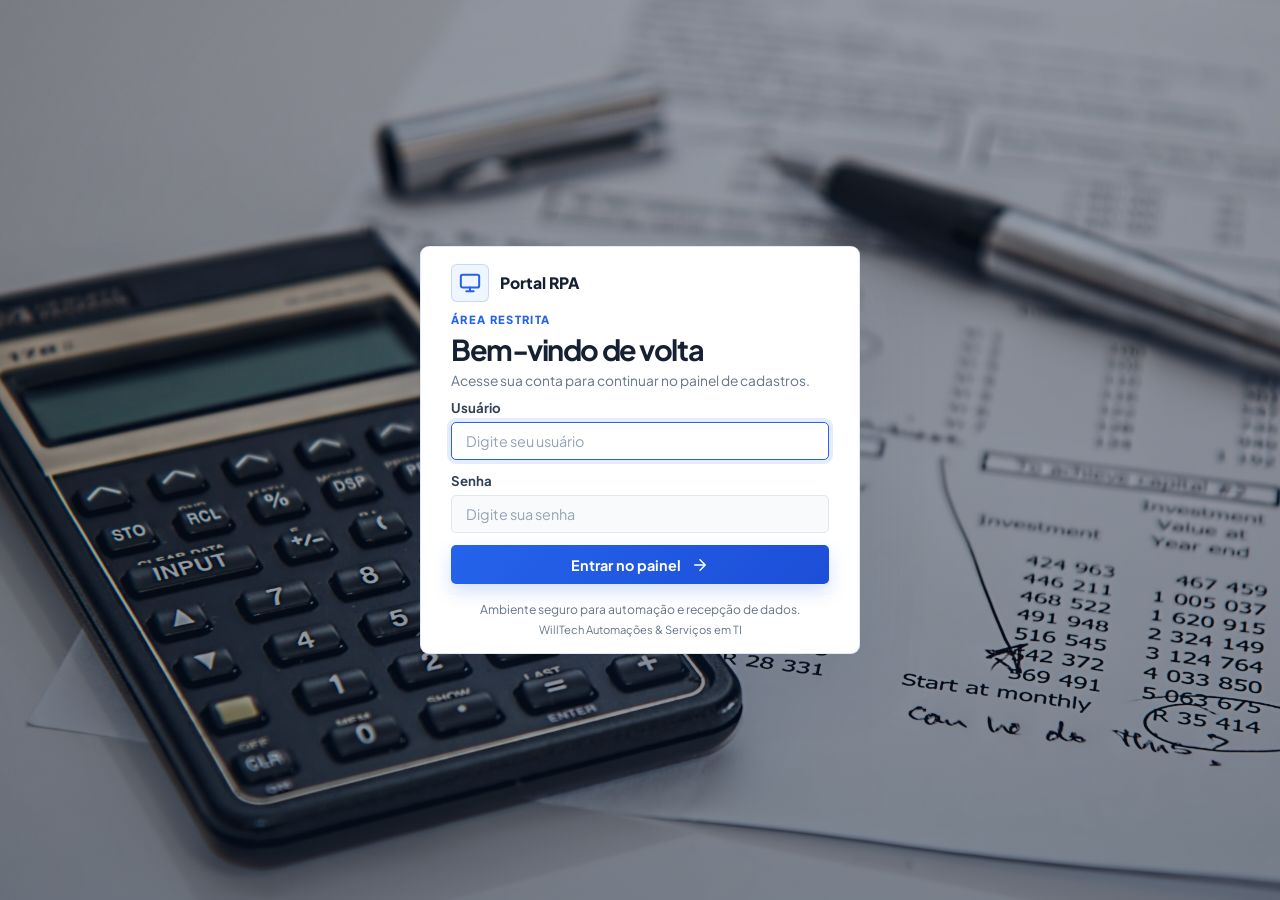
==== templates/index.html @ ede77a11 "Initial release of client registration demo Co-authored-by: Copilot <223556219+Copilot@users.noreply" ====
<!DOCTYPE html>
<html lang="pt-BR">
<head>
  <meta charset="UTF-8">
  <meta name="viewport" content="width=device-width, initial-scale=1.0">
  <meta name="description" content="Plataforma de recepção de cadastros para automação RPA.">
  <title>Portal de Cadastros - Automação RPA</title>
  
  <!-- Fontes Modernas: Plus Jakarta Sans & JetBrains Mono -->
  <link rel="preconnect" href="https://fonts.googleapis.com">
  <link rel="preconnect" href="https://fonts.gstatic.com" crossorigin>
  <link href="https://fonts.googleapis.com/css2?family=Plus+Jakarta+Sans:wght@400;500;600;700;800&family=JetBrains+Mono:wght@400;500&display=swap" rel="stylesheet">
  
  <link rel="stylesheet" href="../css/style.css?v=6">
</head>
<body>
  <div class="app-container">
    <!-- Cabeçalho do Sistema -->
    <header class="app-header">
      <div class="header-brand">
        <div class="brand-icon">
          <svg width="22" height="22" viewBox="0 0 24 24" fill="none" stroke="currentColor" stroke-width="2.2" stroke-linecap="round" stroke-linejoin="round">
            <rect x="2" y="3" width="20" height="14" rx="2" ry="2"></rect>
            <line x1="8" y1="21" x2="16" y2="21"></line>
            <line x1="12" y1="17" x2="12" y2="21"></line>
          </svg>
        </div>
        <div>
          <h1 class="system-title">Portal de Recepção de Dados</h1>
          <p class="system-desc">Ambiente para testes em automação RPA e entrada de registros</p>
        </div>
      </div>

      <div class="header-status">
        <span class="live-pill">
          <span class="pulse-dot"></span> Pronto para Automação
        </span>
        <button id="btn_limpar_tudo" class="btn-ghost-danger" title="Limpar todos os registros recebidos" type="button">
          Limpar Registros
        </button>
        <button id="btn_theme_toggle" class="btn-ghost-danger theme-toggle" type="button" title="Alternar tema" aria-label="Alternar tema">
          <svg class="theme-icon icon-sun" viewBox="0 0 24 24" aria-hidden="true">
            <circle cx="12" cy="12" r="4"></circle>
            <path d="M12 2v2m0 16v2M4.93 4.93l1.42 1.42m11.3 11.3 1.42 1.42M2 12h2m16 0h2M4.93 19.07l1.42-1.42m11.3-11.3 1.42-1.42"></path>
          </svg>
          <svg class="theme-icon icon-moon" viewBox="0 0 24 24" aria-hidden="true">
            <path d="M20.9 13A9 9 0 0 1 11 3.1 9 9 0 1 0 20.9 13Z"></path>
          </svg>
        </button>
        <button id="btn_logout" class="btn-ghost-danger icon-action" type="button" title="Sair da sessão" aria-label="Sair da sessão">
          <svg viewBox="0 0 24 24" aria-hidden="true">
            <path d="M10 17l5-5-5-5m5 5H3"></path>
            <path d="M12 3h6a2 2 0 0 1 2 2v14a2 2 0 0 1-2 2h-6"></path>
          </svg>
        </button>
      </div>
    </header>

    <!-- Área Principal Dividida -->
    <main class="grid-layout">
      <!-- PAINEL 1: FORMULÁRIO DE ENTRADA -->
      <section class="panel-box">
        <div class="panel-header">
          <div class="panel-title-group">
            <span class="step-badge">Etapa 1</span>
            <h2 class="panel-title">Formulário de Cadastro</h2>
          </div>
          <span class="info-tag"></span>
        </div>

        <form id="form_cliente" autocomplete="off" onsubmit="event.preventDefault();">
          <div class="form-grid">
            <!-- Linha 1: Tipo e Nome -->
            <div class="form-row-2">
              <div class="field-item col-sm">
                <label for="tipocliente">Tipo *</label>
                <select id="tipocliente" name="tipocliente" required>
                  <option value="" disabled selected>Tipo</option>
                  <option value="PJ">PJ</option>
                  <option value="PF">PF</option>
                </select>
              </div>

              <div class="field-item col-lg">
                <label for="nomerazaosocial">Nome / Razão Social *</label>
                <input type="text" id="nomerazaosocial" name="nomerazaosocial" placeholder="Nome ou Razão Social" required>
              </div>
            </div>

            <!-- Linha 2: CPF/CNPJ e CEP -->
            <div class="form-row-2">
              <div class="field-item">
                <label for="cpfcnpj">CPF ou CNPJ *</label>
                <input type="text" id="cpfcnpj" name="cpfcnpj" placeholder="CPF ou CNPJ" required>
              </div>

              <div class="field-item">
                <label for="cep">CEP</label>
                <input type="text" id="cep" name="cep" placeholder="00000-000">
              </div>
            </div>

            <!-- Linha 3: Estado e Cidade -->
            <div class="form-row-2">
              <div class="field-item col-sm">
                <label for="estado">Estado *</label>
                <select id="estado" name="estado" required>
                  <option value="" disabled selected>UF</option>
                  <option value="AC">AC</option><option value="AL">AL</option><option value="AP">AP</option>
                  <option value="AM">AM</option><option value="BA">BA</option><option value="CE">CE</option>
                  <option value="DF">DF</option><option value="ES">ES</option><option value="GO">GO</option>
                  <option value="MA">MA</option><option value="MT">MT</option><option value="MS">MS</option>
                  <option value="MG">MG</option><option value="PA">PA</option><option value="PB">PB</option>
                  <option value="PR">PR</option><option value="PE">PE</option><option value="PI">PI</option>
                  <option value="RJ">RJ</option><option value="RN">RN</option><option value="RS">RS</option>
                  <option value="RO">RO</option><option value="RR">RR</option><option value="SC">SC</option>
                  <option value="SP">SP</option><option value="SE">SE</option><option value="TO">TO</option>
                </select>
              </div>

              <div class="field-item col-lg">
                <label for="cidade">Cidade *</label>
                <input type="text" id="cidade" name="cidade" placeholder="Nome da cidade" required>
              </div>
            </div>
          </div>

          <button type="submit" id="botaoadicionarcliente" class="btn-primary-action">
            <span>Cadastrar Cliente</span>
            <svg width="18" height="18" viewBox="0 0 24 24" fill="none" stroke="currentColor" stroke-width="2" stroke-linecap="round" stroke-linejoin="round">
              <line x1="5" y1="12" x2="19" y2="12"></line>
              <polyline points="12 5 19 12 12 19"></polyline>
            </svg>
          </button>
          <button type="button" id="btn_limpar_campos" class="btn-secondary-action">
            Limpar campos
          </button>
        </form>

        <div id="feedback_message" class="toast-feedback" role="status" aria-live="polite"></div>
      </section>

      <!-- PAINEL 2: TABELA DE REGISTROS RECEBIDOS -->
      <section class="panel-box">
        <div class="panel-header">
          <div class="panel-title-group">
            <span class="step-badge step-badge-teal">Etapa 2</span>
            <h2 class="panel-title">Registros Recebidos</h2>
          </div>
          <div class="counter-pill">
            Total: <strong id="clientes_count">0</strong>
          </div>
        </div>

        <div class="table-wrapper">
          <table class="data-table" id="tabela_cadastrados">
            <thead>
              <tr>
                <th>Tipo Cliente</th>
                <th>Nome Razão Social</th>
                <th>CPF / CNPJ</th>
                <th>CEP</th>
                <th>Estado</th>
                <th>Cidade</th>
              </tr>
            </thead>
            <tbody id="corpo_tabela">
              <!-- Inicia completamente vazio -->
            </tbody>
          </table>

          <div class="empty-state" id="empty_placeholder">
            <div class="empty-icon">
              <svg width="32" height="32" viewBox="0 0 24 24" fill="none" stroke="currentColor" stroke-width="1.8">
                <path d="M14 2H6a2 2 0 0 0-2 2v16a2 2 0 0 0 2 2h12a2 2 0 0 0 2-2V8z"></path>
                <polyline points="14 2 14 8 20 8"></polyline>
                <line x1="12" y1="18" x2="12" y2="12"></line>
                <line x1="9" y1="15" x2="15" y2="15"></line>
              </svg>
            </div>
            <h3>Nenhum registro recebido</h3>
            <p>Os clientes enviados pelo seu robô de automação ou formulário aparecerão aqui em tempo real.</p>
          </div>
        </div>
      </section>
    </main>
  </div>

  <script src="../js/app.js?v=3"></script>
</body>
</html>
---- css/style.css ----
/* ========================================================
   Design System: Portal Moderno de Recepção de Dados (RPA)
   Paleta: Slate / Indigo / Teal (Totalmente diferente da referência)
   ======================================================== */
:root {
  --bg-page: #edf2ff;
  --bg-surface: #ffffff;
  --bg-surface-alt: #f8fafc;
  --bg-input: #f8fafc;
  --border-color: #dfe7f5;
  --border-focus: #2563eb;

  --text-primary: #111827;
  --text-secondary: #475569;
  --text-muted: #64748b;

  --accent-primary: #2563eb;
  --accent-primary-hover: #1d4ed8;
  --accent-teal: #2563eb;
  --accent-emerald: #2563eb;
  --accent-rose: #e11d48;

  --font-family: 'Plus Jakarta Sans', system-ui, -apple-system, sans-serif;
  --font-mono: 'JetBrains Mono', monospace;
  --radius-sm: 5px;
  --radius-md: 7px;
  --radius-lg: 9px;

  --shadow-panel: 0 12px 28px -12px rgba(15, 23, 42, 0.18), 0 0 0 1px var(--border-color);
}

body.theme-dark {
  --bg-page: #0b0f19;
  --bg-surface: #131b2e;
  --bg-surface-alt: #1a243d;
  --bg-input: #0e1525;
  --border-color: #23304e;
  --border-focus: #3b82f6;

  --text-primary: #f8fafc;
  --text-secondary: #94a3b8;
  --text-muted: #64748b;

  --accent-primary: #3b82f6;
  --accent-primary-hover: #2563eb;
  --accent-teal: #60a5fa;
  --accent-emerald: #60a5fa;
  --accent-rose: #f43f5e;

  --shadow-panel: 0 10px 30px -5px rgba(0, 0, 0, 0.4), 0 0 0 1px var(--border-color);
}

/* Reset */
*, *::before, *::after {
  box-sizing: border-box;
  margin: 0;
  padding: 0;
}

body {
  font-family: var(--font-family);
  background-color: var(--bg-page);
  color: var(--text-primary);
  min-height: 100vh;
  padding: 12px 16px;
  display: flex;
  justify-content: center;
  align-items: flex-start;
  overflow-x: hidden;
  transition: background-color 0.2s ease, color 0.2s ease;
}

.app-container {
  width: 100%;
  max-width: 100%;
  display: flex;
  flex-direction: column;
  gap: 12px;
}

/* Cabeçalho da Aplicação */
.app-header {
  display: flex;
  justify-content: space-between;
  align-items: center;
  padding: 10px 18px;
  background: linear-gradient(115deg, #1d4ed8, #2563eb 62%, #0e7490);
  border: 1px solid rgba(255, 255, 255, 0.18);
  border-radius: var(--radius-md);
  box-shadow: 0 8px 20px rgba(29, 78, 216, 0.18);
}

.header-brand {
  display: flex;
  align-items: center;
  gap: 14px;
}

.brand-icon {
  width: 44px;
  height: 44px;
  border-radius: var(--radius-sm);
  background: rgba(255, 255, 255, 0.14);
  border: 1px solid rgba(255, 255, 255, 0.3);
  color: #ffffff;
  display: flex;
  align-items: center;
  justify-content: center;
}

.system-title {
  font-size: 1.25rem;
  font-weight: 700;
  letter-spacing: -0.02em;
  color: #ffffff;
}

.system-desc {
  font-size: 0.85rem;
  color: rgba(255, 255, 255, 0.78);
}

.header-status {
  display: flex;
  align-items: center;
  gap: 14px;
}

.live-pill {
  display: inline-flex;
  align-items: center;
  gap: 8px;
  font-size: 0.82rem;
  font-weight: 600;
  color: #ffffff;
  background: rgba(255, 255, 255, 0.12);
  padding: 6px 14px;
  border-radius: 6px;
  border: 1px solid rgba(255, 255, 255, 0.28);
}

.pulse-dot {
  width: 8px;
  height: 8px;
  border-radius: 50%;
  background-color: #bfdbfe;
  box-shadow: 0 0 10px rgba(191, 219, 254, 0.75);
}

.btn-ghost-danger {
  background: transparent;
  border: 1px solid rgba(37, 99, 235, 0.25);
  color: var(--accent-primary);
  font-size: 0.82rem;
  font-weight: 600;
  padding: 7px 14px;
  border-radius: var(--radius-sm);
  cursor: pointer;
  transition: all 0.2s ease;
}

.btn-ghost-danger:hover {
  background: rgba(37, 99, 235, 0.08);
  border-color: var(--accent-primary);
}

.app-header .btn-ghost-danger {
  border-color: rgba(255, 255, 255, 0.32);
  color: #ffffff;
}

.app-header .btn-ghost-danger:hover {
  background: rgba(255, 255, 255, 0.14);
  border-color: rgba(255, 255, 255, 0.7);
}

#btn_theme_toggle {
  width: 38px;
  height: 36px;
  padding: 0;
  justify-content: center;
}

.icon-action {
  display: inline-flex;
  width: 38px;
  height: 36px;
  align-items: center;
  justify-content: center;
  padding: 0;
}

.icon-action svg {
  width: 18px;
  height: 18px;
  fill: none;
  stroke: currentColor;
  stroke-width: 1.8;
  stroke-linecap: round;
  stroke-linejoin: round;
}

.theme-toggle .theme-icon {
  width: 18px;
  height: 18px;
  fill: none;
  stroke: currentColor;
  stroke-width: 1.8;
  stroke-linecap: round;
  stroke-linejoin: round;
}

.theme-toggle .icon-moon {
  display: none;
}

.theme-toggle:not(.is-light) .icon-sun {
  display: none;
}

.theme-toggle:not(.is-light) .icon-moon {
  display: block;
}

/* Layout em Grid dos Dois Painéis */
.grid-layout {
  display: grid;
  grid-template-columns: minmax(320px, 0.36fr) minmax(0, 1fr);
  gap: 14px;
  align-items: stretch;
}

@media (max-width: 980px) {
  .grid-layout {
    grid-template-columns: 1fr;
  }
}

/* Painel */
.panel-box {
  background-color: var(--bg-surface);
  border: 1px solid var(--border-color);
  border-radius: var(--radius-lg);
  padding: 16px 18px;
  box-shadow: var(--shadow-panel);
  min-width: 0;
}

.panel-header {
  display: flex;
  justify-content: space-between;
  align-items: center;
  margin-bottom: 12px;
  padding-bottom: 8px;
  border-bottom: 1px solid var(--border-color);
  gap: 8px;
}

.panel-title-group {
  display: flex;
  align-items: center;
  gap: 8px;
  min-width: 0;
}

.step-badge {
  font-size: 0.70rem;
  font-weight: 700;
  text-transform: uppercase;
  background: rgba(37, 99, 235, 0.12);
  color: var(--accent-primary);
  border: 1px solid rgba(37, 99, 235, 0.3);
  padding: 2px 7px;
  border-radius: 5px;
  flex-shrink: 0;
}

.step-badge-teal {
  background: rgba(37, 99, 235, 0.12);
  color: var(--accent-teal);
  border-color: rgba(37, 99, 235, 0.3);
}

.panel-title {
  font-size: 1.05rem;
  font-weight: 700;
  color: var(--text-primary);
  white-space: nowrap;
}

.info-tag {
  font-size: 0.72rem;
  color: var(--text-muted);
  white-space: nowrap;
  overflow: hidden;
  text-overflow: ellipsis;
}

.counter-pill {
  font-size: 0.82rem;
  color: var(--text-secondary);
  background: rgba(56, 189, 248, 0.12);
  border: 1px solid rgba(56, 189, 248, 0.35);
  padding: 4px 12px;
  border-radius: 999px;
  flex-shrink: 0;
  white-space: nowrap;
}

.counter-pill strong {
  color: var(--accent-primary);
  font-weight: 800;
  font-size: 0.90rem;
}

/* Formulário de Cadastro Compacto */
.form-grid {
  display: flex;
  flex-direction: column;
  gap: 16px;
}

.form-row-2 {
  display: flex;
  gap: 12px;
  align-items: flex-end;
}

.field-item {
  display: flex;
  flex-direction: column;
  flex: 1;
  gap: 6px;
}

.field-item.col-sm {
  flex: 0 0 35%;
}

.field-item.col-lg {
  flex: 1;
}

label {
  font-size: 0.80rem;
  font-weight: 600;
  color: var(--text-secondary);
}

input, select {
  font-family: var(--font-family);
  font-size: 0.88rem;
  background-color: var(--bg-input);
  color: var(--text-primary);
  border: 1px solid var(--border-color);
  border-radius: var(--radius-sm);
  padding: 8px 11px;
  outline: none;
  width: 100%;
  transition: all 0.18s ease;
}

input:focus, select:focus {
  border-color: var(--border-focus);
  box-shadow: 0 0 0 3px rgba(37, 99, 235, 0.2);
}

input::placeholder {
  color: #475569;
}

select {
  cursor: pointer;
}

/* Botão de Envio (Indigo Gradient) */
.btn-primary-action {
  margin-top: 14px;
  width: 100%;
  background: linear-gradient(135deg, var(--accent-primary) 0%, var(--accent-primary-hover) 100%);
  color: #ffffff;
  border: none;
  border-radius: var(--radius-sm);
  padding: 10px 18px;
  font-size: 0.90rem;
  font-weight: 700;
  display: flex;
  align-items: center;
  justify-content: center;
  gap: 8px;
  cursor: pointer;
  box-shadow: 0 4px 14px rgba(37, 99, 235, 0.28);
  transition: transform 0.12s ease, box-shadow 0.2s ease, opacity 0.2s ease;
}

.btn-primary-action:hover {
  opacity: 0.95;
  box-shadow: 0 6px 18px rgba(37, 99, 235, 0.36);
}

.btn-primary-action:active {
  transform: scale(0.99);
}

.btn-secondary-action {
  width: 100%;
  margin-top: 8px;
  padding: 9px 18px;
  border: 1px solid var(--border-color);
  border-radius: var(--radius-sm);
  color: var(--text-secondary);
  background: var(--bg-surface-alt);
  font: inherit;
  font-size: 0.88rem;
  font-weight: 600;
  cursor: pointer;
  transition: background-color 0.18s ease, border-color 0.18s ease, color 0.18s ease;
}

.btn-secondary-action:hover {
  border-color: var(--accent-primary);
  color: var(--accent-primary);
  background: rgba(37, 99, 235, 0.06);
}

/* Mensagem de Feedback Toast */
.toast-feedback {
  margin-top: 14px;
  padding: 10px 14px;
  border-radius: var(--radius-sm);
  font-size: 0.85rem;
  text-align: center;
  display: none;
  animation: fadeIn 0.2s ease;
}

.toast-feedback.show {
  display: block;
}

.toast-feedback.success {
  background: rgba(37, 99, 235, 0.1);
  border: 1px solid rgba(37, 99, 235, 0.25);
  color: #1d4ed8;
}

.toast-feedback.error {
  background: rgba(244, 63, 94, 0.15);
  border: 1px solid rgba(244, 63, 94, 0.3);
  color: #fca5a5;
}

@keyframes fadeIn {
  from { opacity: 0; transform: translateY(-4px); }
  to { opacity: 1; transform: translateY(0); }
}

/* Tabela de Dados Recebidos com Barra de Rolagem Fixa */
.table-wrapper {
  overflow-y: auto;
  overflow-x: auto;
  border: 1px solid var(--border-color);
  border-radius: var(--radius-sm);
  background-color: var(--bg-input);
  height: 400px;
  max-height: 400px;
  max-width: 100%;
  position: relative;
}

/* Scrollbar Personalizada */
.table-wrapper::-webkit-scrollbar {
  width: 7px;
  height: 7px;
}
.table-wrapper::-webkit-scrollbar-track {
  background: var(--bg-surface-alt);
}
.table-wrapper::-webkit-scrollbar-thumb {
  background: var(--border-color);
  border-radius: 4px;
}
.table-wrapper::-webkit-scrollbar-thumb:hover {
  background: var(--text-muted);
}

.data-table {
  width: 100%;
  border-collapse: collapse;
  text-align: left;
  font-size: 0.86rem;
}

.data-table th {
  position: sticky;
  top: 0;
  z-index: 5;
  background-color: var(--bg-surface-alt);
  color: var(--text-secondary);
  font-weight: 600;
  padding: 10px 12px;
  border-bottom: 1px solid var(--border-color);
  white-space: nowrap;
  box-shadow: 0 1px 0 var(--border-color);
}

.data-table td {
  padding: 9px 12px;
  border-bottom: 1px solid var(--border-color);
  color: var(--text-primary);
  vertical-align: middle;
  white-space: nowrap;
}

.data-table tbody tr:hover {
  background-color: rgba(37, 99, 235, 0.05);
}

/* Badges de Tipo */
.badge-pf {
  display: inline-block;
  font-size: 0.72rem;
  font-weight: 700;
  padding: 2px 7px;
  border-radius: 4px;
  background: rgba(37, 99, 235, 0.12);
  color: #1d4ed8;
  border: 1px solid rgba(37, 99, 235, 0.3);
}

.badge-pj {
  display: inline-block;
  font-size: 0.72rem;
  font-weight: 700;
  padding: 2px 7px;
  border-radius: 4px;
  background: rgba(14, 165, 233, 0.15);
  color: #38bdf8;
  border: 1px solid rgba(14, 165, 233, 0.3);
}

.badge-uf {
  display: inline-block;
  font-size: 0.72rem;
  font-weight: 700;
  padding: 2px 6px;
  border-radius: 4px;
  background: rgba(37, 99, 235, 0.12);
  color: #1d4ed8;
  border: 1px solid rgba(37, 99, 235, 0.25);
}

.doc-mono {
  font-family: var(--font-mono);
  font-size: 0.82rem;
  color: var(--text-secondary);
}

/* Botão de Excluir Registro Individual */
.btn-delete-row {
  background: transparent;
  border: none;
  color: var(--text-muted);
  cursor: pointer;
  padding: 4px 6px;
  border-radius: 4px;
  transition: all 0.15s ease;
}

.btn-delete-row:hover {
  color: var(--accent-rose);
  background: rgba(244, 63, 94, 0.12);
}

/* Estado Vazio */
.empty-state {
  position: absolute;
  inset: 41px 0 0;
  display: flex;
  flex-direction: column;
  align-items: center;
  justify-content: center;
  padding: 24px 20px;
  text-align: center;
  color: var(--text-muted);
}

.empty-icon {
  width: 56px;
  height: 56px;
  border-radius: 50%;
  background: rgba(37, 99, 235, 0.08);
  border: 1px solid rgba(37, 99, 235, 0.15);
  color: var(--accent-primary);
  display: flex;
  align-items: center;
  justify-content: center;
  margin-bottom: 14px;
}

.empty-state h3 {
  font-size: 1rem;
  color: var(--text-primary);
  margin-bottom: 6px;
}

.empty-state p {
  font-size: 0.84rem;
  max-width: 320px;
  line-height: 1.5;
  color: var(--text-secondary);
}

body.theme-dark .step-badge {
  color: #93c5fd;
}

body.theme-dark .step-badge-teal {
  color: #93c5fd;
}

body.theme-dark .badge-pf {
  color: #93c5fd;
}

body.theme-dark .badge-uf,
body.theme-dark .toast-feedback.success {
  color: #93c5fd;
}

body.theme-dark .table-wrapper::-webkit-scrollbar-track {
  background: #090e1a;
}

body.theme-dark .table-wrapper::-webkit-scrollbar-thumb {
  background: #233252;
}

body.theme-dark .table-wrapper::-webkit-scrollbar-thumb:hover {
  background: #374b78;
}

body.theme-dark input::placeholder {
  color: #8290a8;
}

@media (max-width: 700px) {
  body {
    padding: 10px;
  }

  .app-header {
    align-items: flex-start;
    flex-direction: column;
    gap: 14px;
    padding: 14px;
  }

  .header-brand {
    align-items: flex-start;
  }

  .system-title {
    font-size: 1.05rem;
  }

  .system-desc {
    font-size: 0.78rem;
  }

  .header-status {
    width: 100%;
    flex-wrap: wrap;
    gap: 8px;
  }

  .live-pill {
    margin-right: auto;
  }
}

@media (max-width: 480px) {
  .panel-box {
    padding: 14px;
  }

  .form-row-2 {
    align-items: stretch;
    flex-direction: column;
  }

  .field-item.col-sm {
    flex-basis: auto;
  }

  .panel-title {
    font-size: 0.95rem;
  }
}

@media (min-width: 981px) {
  .grid-layout > .panel-box:first-child {
    display: flex;
    flex-direction: column;
  }

  .form-grid {
    gap: 16px;
  }

  .form-row-2 {
    align-items: flex-end;
  }
}

#feedback_message {
  display: block;
  min-height: 44px;
  visibility: hidden;
}

#feedback_message.show {
  visibility: visible;
}
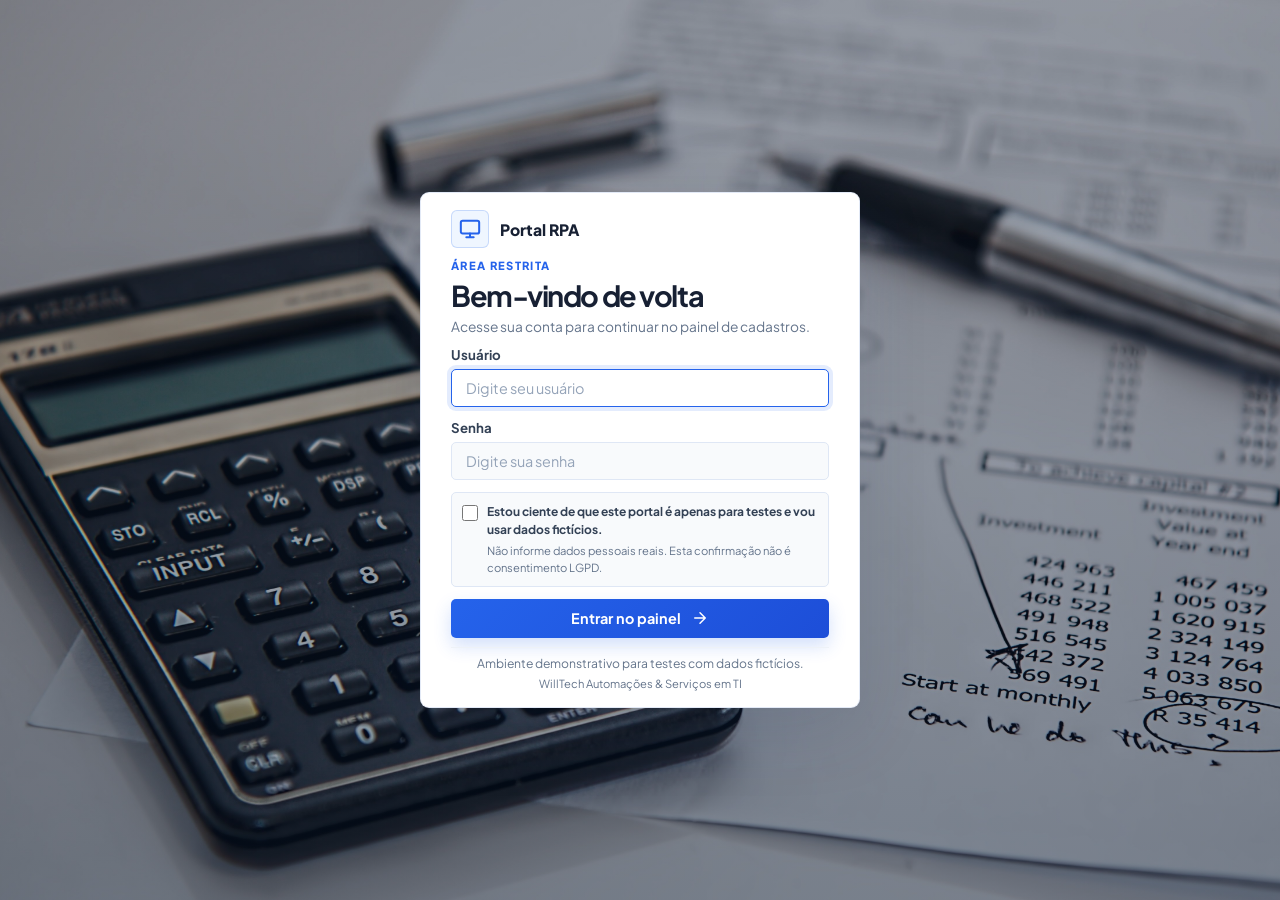
==== commit c9d6a4ff: "Move test data confirmation to login Co-authored-by: Copilot <223556219+Copilot@users.noreply.github" ====
--- a/templates/index.html
+++ b/templates/index.html
@@ -11,7 +11,7 @@
   <link rel="preconnect" href="https://fonts.gstatic.com" crossorigin>
   <link href="https://fonts.googleapis.com/css2?family=Plus+Jakarta+Sans:wght@400;500;600;700;800&family=JetBrains+Mono:wght@400;500&display=swap" rel="stylesheet">
   
-  <link rel="stylesheet" href="../css/style.css?v=6">
+  <link rel="stylesheet" href="../css/style.css?v=8">
 </head>
 <body>
   <div class="app-container">
